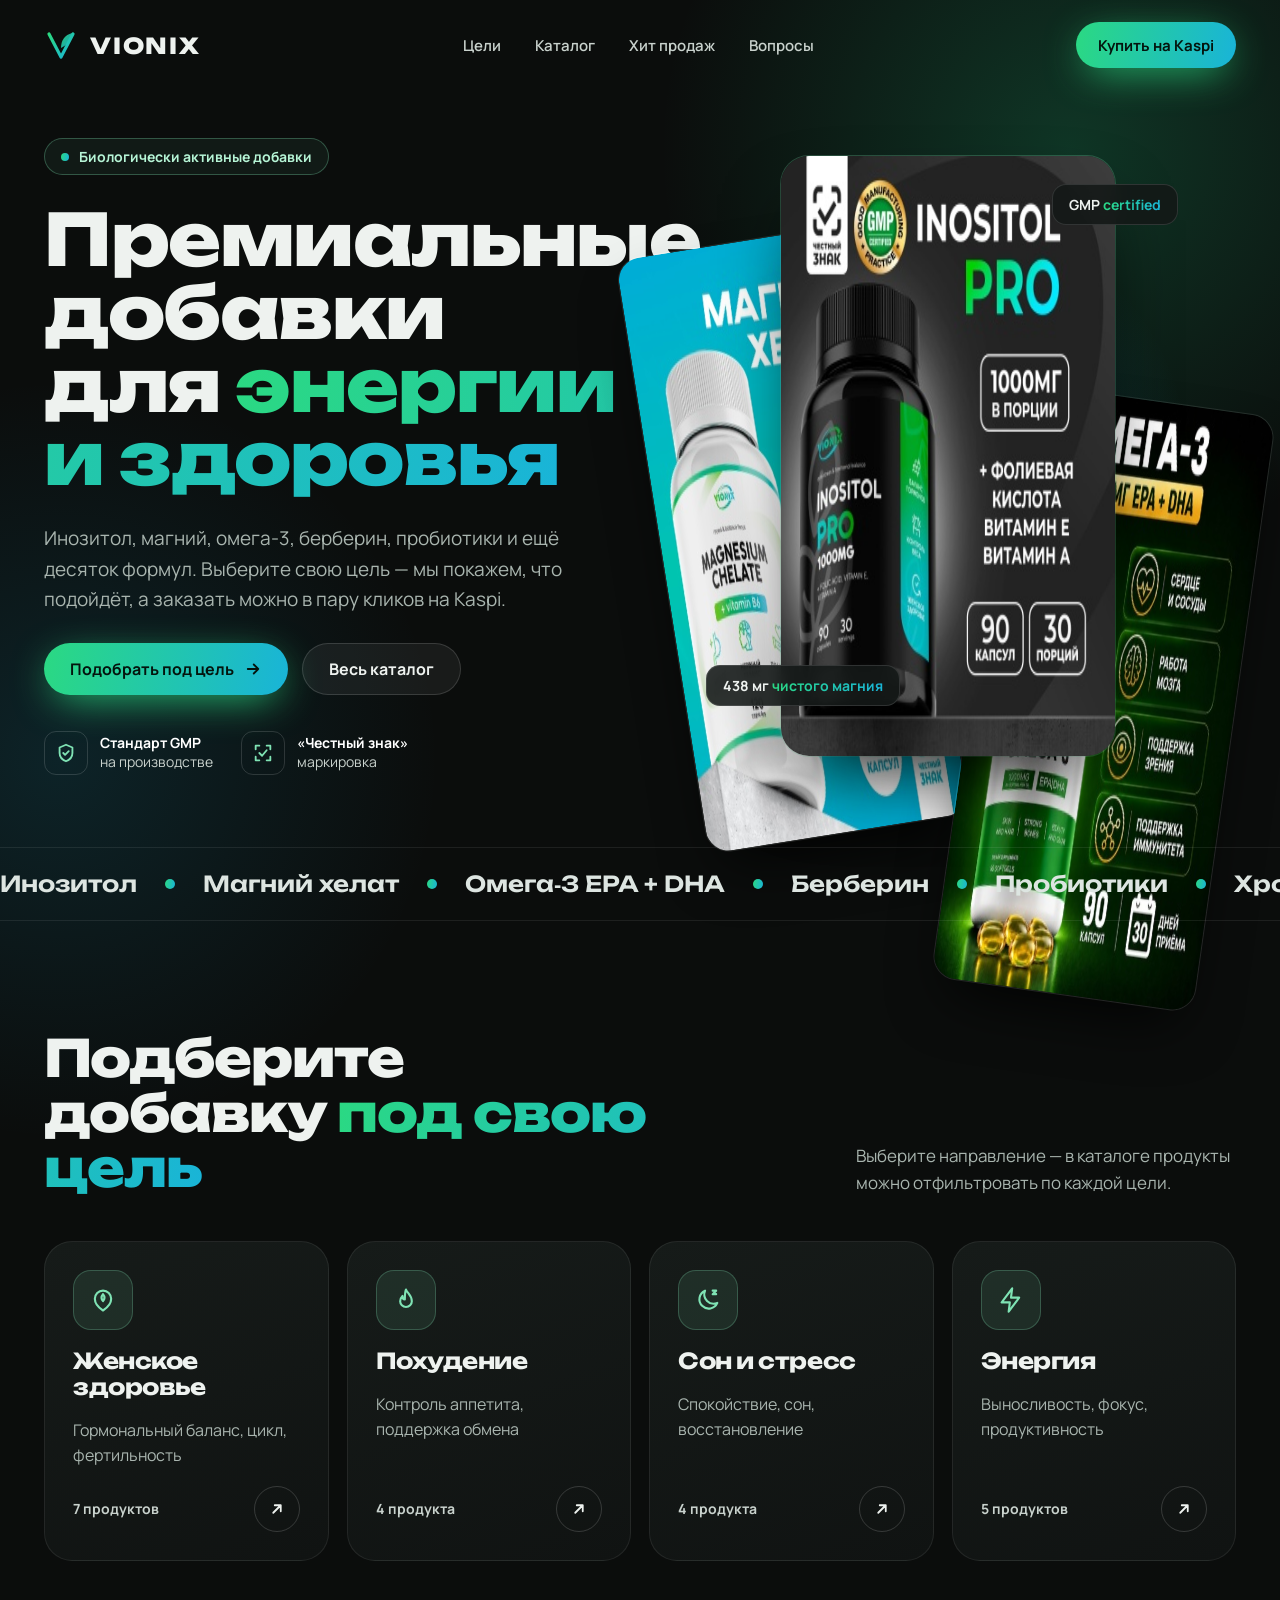
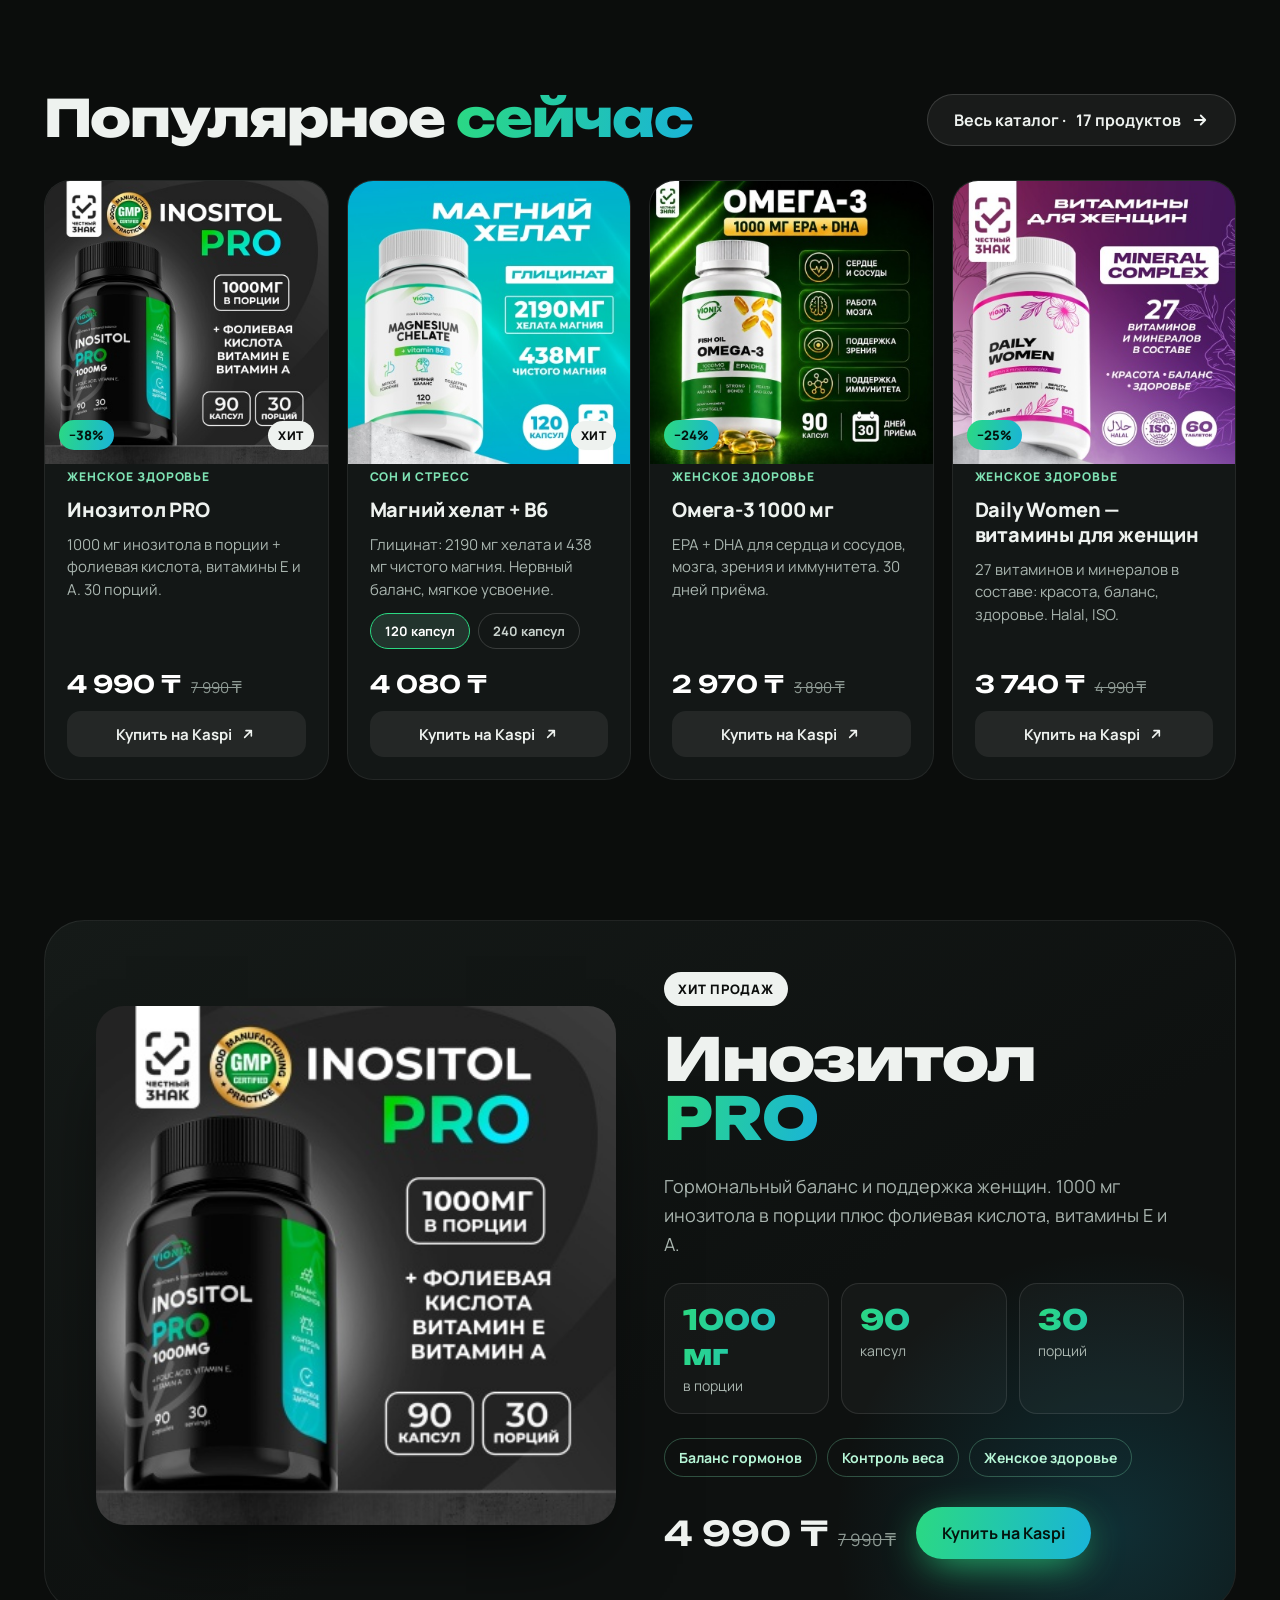
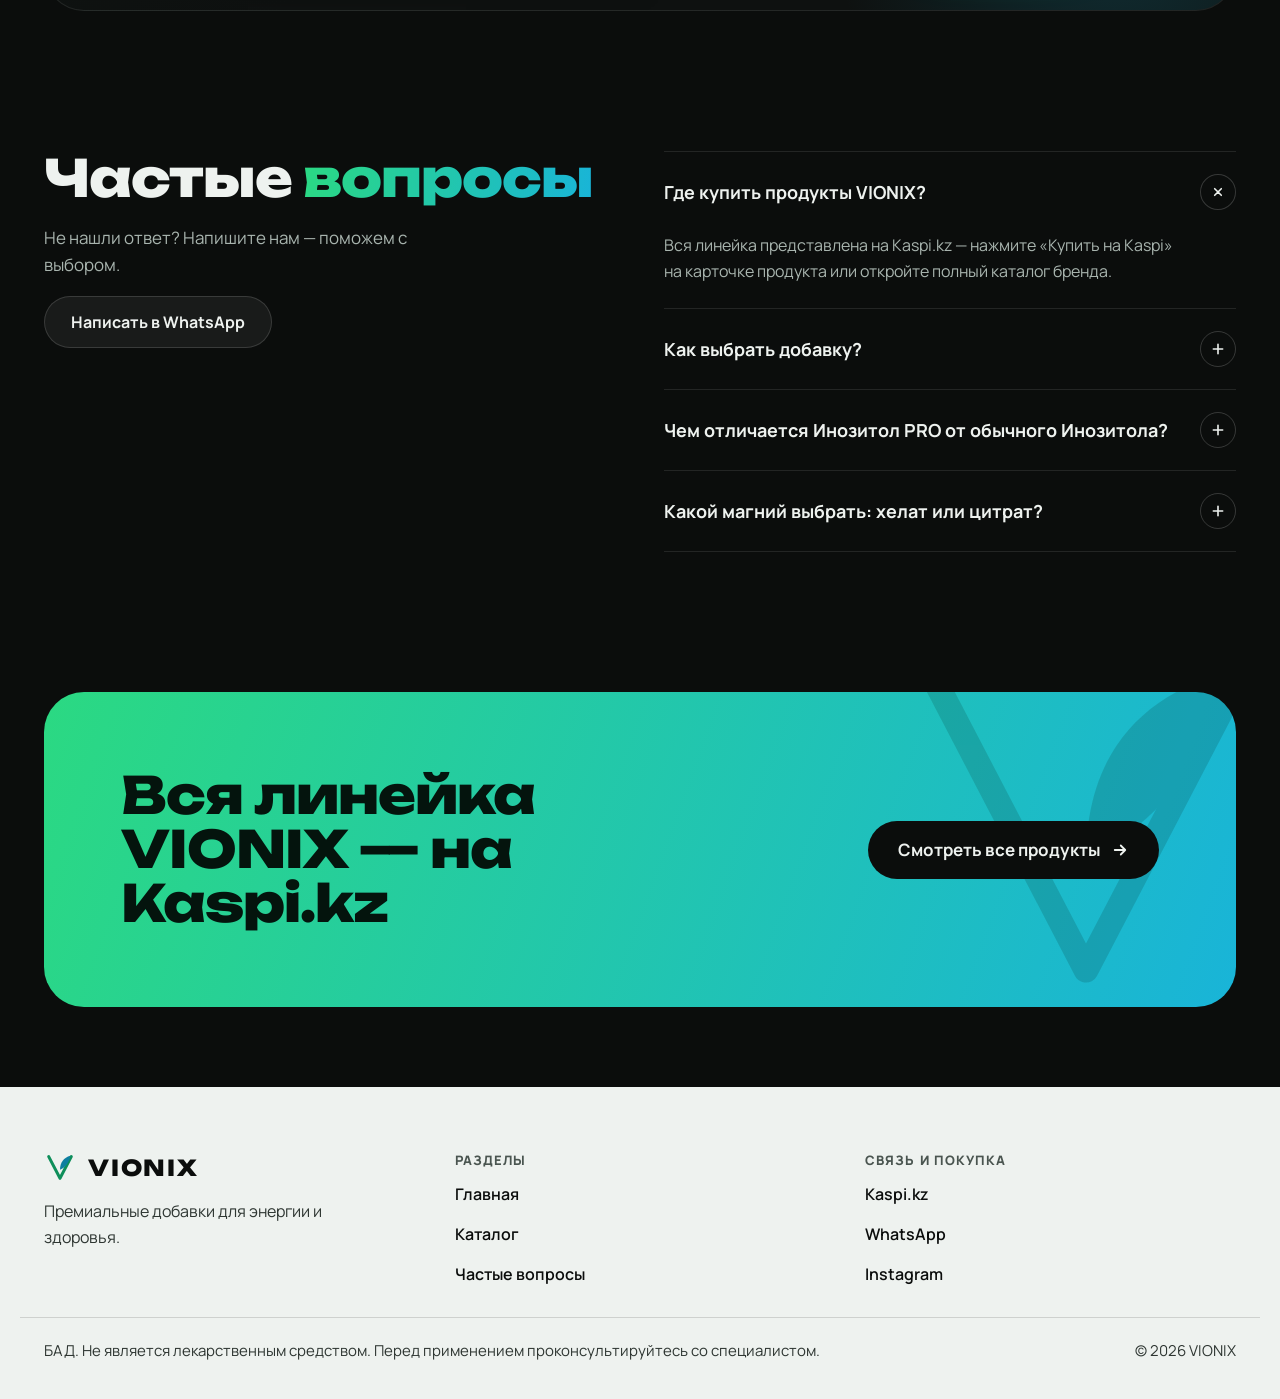
==== index.html @ 533839e7 "feat: static VIONIX site — home and catalog pages for GitHub Pages Co-Authored-By: Claude Opus 5.5 <" ====
<!doctype html>
<html lang="ru">
<head>
<meta charset="utf-8">
<meta name="viewport" content="width=device-width, initial-scale=1">
<title>VIONIX — премиальные добавки</title>
<meta name="description" content="Инозитол, магний, омега‑3, берберин, пробиотики и ещё десяток формул VIONIX. Подберите добавку под свою цель и закажите на Kaspi.">
<meta property="og:title" content="VIONIX — премиальные добавки для энергии и здоровья">
<meta property="og:description" content="Подберите добавку под свою цель и закажите на Kaspi.">
<meta property="og:image" content="img/inositol-pro.jpg">
<meta name="theme-color" content="#0B0D0C">
<link rel="icon" href="favicon.svg" type="image/svg+xml">
<link rel="preconnect" href="https://fonts.googleapis.com">
<link rel="preconnect" href="https://fonts.gstatic.com" crossorigin>
<link rel="stylesheet" href="https://fonts.googleapis.com/css2?family=Unbounded:wght@400;600;800&family=Manrope:wght@400;500;600;700;800&display=swap">
<link rel="stylesheet" href="assets/style.css">
</head>
<body>
<div class="vx">

<div class="glow glow-1" aria-hidden="true"></div>
<div class="glow glow-2" aria-hidden="true"></div>

<header class="wrap header">
  <a class="logo" href="#top" aria-label="VIONIX — на главную">
    <svg width="34" height="34" viewBox="0 0 34 34" aria-hidden="true" fill="none"><defs><linearGradient id="lg1" x1="0" y1="0" x2="1" y2="1"><stop offset="0" stop-color="#2BD982"/><stop offset="1" stop-color="#19B4D8"/></linearGradient></defs><path d="M5 6 L17 29 L29 6" stroke="url(#lg1)" stroke-width="3.2" stroke-linecap="round" stroke-linejoin="round"/><path d="M17 20 C17 12 21 7 28 5 C27 12 23 17 17 20 Z" fill="url(#lg1)" opacity=".9"/></svg>
    <span class="logo-word">VIONIX</span>
  </a>
  <nav class="nav" aria-label="Основная навигация">
    <a class="nav-a" href="#goals">Цели</a>
    <a class="nav-a" href="catalog.html">Каталог</a>
    <a class="nav-a" href="#hit">Хит продаж</a>
    <a class="nav-a" href="#faq">Вопросы</a>
  </nav>
  <a class="btn btn-primary btn-sm" data-kaspi-all href="https://kaspi.kz/shop/search/?text=vionix" target="_blank" rel="noopener">Купить на Kaspi</a>
</header>

<main>
<section id="top" class="wrap hero">
  <div class="hero-copy">
    <div class="badge"><span class="dot"></span>Биологически активные добавки</div>
    <h1 class="h-xl">Премиальные добавки для <span class="grad">энергии и здоровья</span></h1>
    <p class="lead">Инозитол, магний, омега‑3, берберин, пробиотики и ещё десяток формул. Выберите свою цель — мы покажем, что подойдёт, а заказать можно в пару кликов на Kaspi.</p>
    <div class="row">
      <a class="btn btn-primary" href="#goals">Подобрать под цель
        <svg width="18" height="18" viewBox="0 0 24 24" fill="none" stroke="currentColor" stroke-width="2.4" stroke-linecap="round" stroke-linejoin="round" aria-hidden="true"><path d="M5 12h14M13 6l6 6-6 6"/></svg>
      </a>
      <a class="btn btn-ghost" href="catalog.html">Весь каталог</a>
    </div>
    <div class="trust">
      <div class="trust-i">
        <div class="trust-ico"><svg width="22" height="22" viewBox="0 0 24 24" fill="none" stroke="#7FE3B4" stroke-width="2" stroke-linecap="round" stroke-linejoin="round" aria-hidden="true"><path d="M12 3l7 3v6c0 4.5-3 7.5-7 9-4-1.5-7-4.5-7-9V6l7-3z"/><path d="M9 12l2 2 4-4"/></svg></div>
        <div class="trust-t"><b>Стандарт GMP</b><br>на производстве</div>
      </div>
      <div class="trust-i">
        <div class="trust-ico"><svg width="22" height="22" viewBox="0 0 24 24" fill="none" stroke="#7FE3B4" stroke-width="2" stroke-linecap="round" stroke-linejoin="round" aria-hidden="true"><path d="M4 8V4h4M16 4h4v4M20 16v4h-4M8 20H4v-4"/><path d="M8 12l3 3 5-6"/></svg></div>
        <div class="trust-t"><b>«Честный знак»</b><br>маркировка</div>
      </div>
    </div>
  </div>

  <div class="stack">
    <div class="stack-glow" aria-hidden="true"></div>
    <div class="stack-l float2"><div class="stack-card"><img src="img/magnesium-chelate.jpg" alt="VIONIX Magnesium Chelate + B6, 120 капсул" width="600" height="600"></div></div>
    <div class="stack-r float3"><div class="stack-card"><img src="img/omega-3.jpg" alt="VIONIX Omega-3 1000 мг EPA + DHA, 90 капсул" width="600" height="600"></div></div>
    <div class="stack-c float1"><div class="stack-card"><img src="img/inositol-pro.jpg" alt="VIONIX Inositol PRO 1000 мг, 90 капсул" width="600" height="600" fetchpriority="high"></div></div>
    <div class="chip-float chip-tr float3" aria-hidden="true">GMP <span class="grad">certified</span></div>
    <div class="chip-float chip-bl float2" aria-hidden="true">438 мг <span class="grad">чистого магния</span></div>
  </div>
</section>

<div class="marquee-wrap" aria-hidden="true"><div class="marquee" id="marquee"></div></div>

<section id="goals" class="wrap sec">
  <div class="sec-head">
    <h2 class="h-lg" style="max-width:640px">Подберите добавку <span class="grad">под свою цель</span></h2>
    <p>Выберите направление — в каталоге продукты можно отфильтровать по каждой цели.</p>
  </div>
  <div class="goals" id="goals-grid"></div>
</section>

<section id="bestsellers" class="wrap sec" style="padding-top:90px">
  <div class="sec-head" style="margin-bottom:34px">
    <h2 class="h-lg">Популярное <span class="grad">сейчас</span></h2>
    <a class="btn btn-ghost" href="catalog.html">Весь каталог · <span id="total-count">17 продуктов</span>
      <svg width="18" height="18" viewBox="0 0 24 24" fill="none" stroke="currentColor" stroke-width="2.4" stroke-linecap="round" stroke-linejoin="round" aria-hidden="true"><path d="M5 12h14M13 6l6 6-6 6"/></svg>
    </a>
  </div>
  <div class="grid" id="featured"></div>
</section>

<section id="hit" class="wrap sec" style="padding-top:100px">
  <div class="spot">
    <div class="spot-glow" aria-hidden="true"></div>
    <div class="spot-media"><img src="img/inositol-pro.jpg" alt="VIONIX Inositol PRO 1000 мг, 90 капсул: с фолиевой кислотой, витаминами E и A" loading="lazy" width="600" height="600"></div>
    <div class="spot-copy">
      <span class="spot-badge">Хит продаж</span>
      <h2>Инозитол <span class="grad">PRO</span></h2>
      <p>Гормональный баланс и поддержка женщин. 1000 мг инозитола в порции плюс фолиевая кислота, витамины E и A.</p>
      <div class="stats">
        <div class="stat"><div class="stat-v grad">1000 мг</div><div class="stat-l">в порции</div></div>
        <div class="stat"><div class="stat-v grad">90</div><div class="stat-l">капсул</div></div>
        <div class="stat"><div class="stat-v grad">30</div><div class="stat-l">порций</div></div>
      </div>
      <div class="chips">
        <span class="chip">Баланс гормонов</span>
        <span class="chip">Контроль веса</span>
        <span class="chip">Женское здоровье</span>
      </div>
      <div class="spot-buy">
        <div class="spot-price"><span>4 990 ₸</span><s>7 990 ₸</s></div>
        <a class="btn btn-primary" href="https://kaspi.kz/shop/p/vionix-inozitol-pro-inositol-1000-mg-s-folievoi-kislotoi-i-vitaminami-a-e-kapsuly-90-sht-146438845/" target="_blank" rel="noopener">Купить на Kaspi</a>
      </div>
    </div>
  </div>
</section>

<section id="faq" class="wrap sec faq" style="padding-top:100px">
  <div class="faq-intro">
    <h2 class="h-lg">Частые <span class="grad">вопросы</span></h2>
    <p>Не нашли ответ? Напишите нам — поможем с выбором.</p>
    <a class="btn btn-ghost" href="[ВАША ССЫЛКА WHATSAPP]">Написать в WhatsApp</a>
  </div>
  <div class="faq-list" id="faq-list"></div>
</section>

<section class="wrap cta-sec">
  <div class="cta">
    <svg class="cta-mark" aria-hidden="true" width="420" height="420" viewBox="0 0 34 34" fill="none"><path d="M5 6 L17 29 L29 6" stroke="#04140D" stroke-width="2" stroke-linecap="round" stroke-linejoin="round"/><path d="M17 20 C17 12 21 7 28 5 C27 12 23 17 17 20 Z" fill="#04140D"/></svg>
    <h2>Вся линейка VIONIX — на Kaspi.kz</h2>
    <a class="btn btn-dark" data-kaspi-all href="https://kaspi.kz/shop/search/?text=vionix" target="_blank" rel="noopener">Смотреть все продукты
      <svg width="18" height="18" viewBox="0 0 24 24" fill="none" stroke="currentColor" stroke-width="2.4" stroke-linecap="round" stroke-linejoin="round" aria-hidden="true"><path d="M5 12h14M13 6l6 6-6 6"/></svg>
    </a>
  </div>
</section>
</main>

<footer class="footer">
  <div class="wrap footer-top">
    <div class="footer-about">
      <a class="logo" href="#top" aria-label="VIONIX — на главную">
        <svg width="32" height="32" viewBox="0 0 34 34" aria-hidden="true" fill="none"><path d="M5 6 L17 29 L29 6" stroke="#0E8F5A" stroke-width="3.2" stroke-linecap="round" stroke-linejoin="round"/><path d="M17 20 C17 12 21 7 28 5 C27 12 23 17 17 20 Z" fill="#0E7FA0"/></svg>
        <span class="logo-word">VIONIX</span>
      </a>
      <p>Премиальные добавки для энергии и здоровья.</p>
    </div>
    <nav class="footer-col" aria-label="Разделы сайта">
      <span class="footer-h">Разделы</span>
      <a class="foot-a" href="#top">Главная</a>
      <a class="foot-a" href="catalog.html">Каталог</a>
      <a class="foot-a" href="#faq">Частые вопросы</a>
    </nav>
    <nav class="footer-col" aria-label="Где купить и связаться">
      <span class="footer-h">Связь и покупка</span>
      <a class="foot-a" data-kaspi-all href="https://kaspi.kz/shop/search/?text=vionix" target="_blank" rel="noopener">Kaspi.kz</a>
      <a class="foot-a" href="[ВАША ССЫЛКА WHATSAPP]">WhatsApp</a>
      <a class="foot-a" href="[ВАША ССЫЛКА INSTAGRAM]">Instagram</a>
    </nav>
  </div>
  <div class="wrap footer-bottom">
    <span>БАД. Не является лекарственным средством. Перед применением проконсультируйтесь со специалистом.</span>
    <span>© 2026 VIONIX</span>
  </div>
</footer>

</div>
<script src="assets/app.js"></script>
</body>
</html>
---- assets/style.css ----
:root{--a:#2BD982;--b:#19B4D8;--bg:#0B0D0C;--fg:#EEF2EF;--muted:#A9B5AF;--soft:#C9D2CD}
*{box-sizing:border-box}
html{scroll-behavior:smooth}
body{margin:0;background:var(--bg)}
a{color:#7FE3B4}a:hover{color:#B6F5D6}
img{max-width:100%}
.vx{font-family:'Manrope',system-ui,-apple-system,'Segoe UI',sans-serif;color:var(--fg);background:var(--bg);overflow:hidden;position:relative;min-height:100vh}
.vx h1,.vx h2,.vx h3{font-family:'Unbounded','Manrope',system-ui,sans-serif;margin:0;letter-spacing:-0.02em}
.wrap{position:relative;z-index:1;max-width:1240px;margin:0 auto;padding-left:24px;padding-right:24px}
.grad{background:linear-gradient(100deg,var(--a) 0%,var(--b) 100%);-webkit-background-clip:text;background-clip:text;color:transparent}
.glow{position:absolute;border-radius:50%;pointer-events:none}
.glow-1{top:-260px;right:-200px;width:820px;height:820px;background:radial-gradient(closest-side,rgba(31,200,130,.22),rgba(31,200,130,0))}
.glow-2{top:380px;left:-320px;width:760px;height:760px;background:radial-gradient(closest-side,rgba(24,170,210,.14),rgba(24,170,210,0))}

/* Buttons */
.btn{display:inline-flex;align-items:center;justify-content:center;gap:10px;min-height:52px;padding:0 26px;border-radius:999px;font-weight:700;font-size:16px;text-decoration:none;transition:transform .25s ease,box-shadow .25s ease,background .25s ease;cursor:pointer;border:0;font-family:inherit}
.btn-primary{background:linear-gradient(100deg,var(--a),var(--b));color:#04140D;box-shadow:0 10px 40px -10px var(--a)}
.btn-primary:hover{color:#04140D;transform:translateY(-2px);box-shadow:0 18px 50px -12px var(--a)}
.btn-ghost{background:rgba(255,255,255,.06);color:var(--fg);border:1px solid rgba(255,255,255,.14)}
.btn-ghost:hover{color:#fff;background:rgba(255,255,255,.12)}
.btn-sm{min-height:46px;padding:0 22px;font-size:15px}
.btn-dark{background:var(--bg);color:var(--fg);min-height:58px;padding:0 30px;font-size:17px}
.btn-dark:hover{color:#fff;transform:translateY(-2px)}

/* Header */
.header{position:relative;z-index:2;display:flex;align-items:center;justify-content:space-between;gap:20px;flex-wrap:wrap;padding-top:22px;padding-bottom:22px}
.logo{display:flex;align-items:center;gap:12px;text-decoration:none;color:var(--fg)}
.logo:hover{color:var(--fg)}
.logo-word{font-family:'Unbounded',sans-serif;font-weight:800;font-size:22px;letter-spacing:.08em}
.nav{display:flex;align-items:center;gap:26px;flex-wrap:wrap}
.nav-a{color:var(--soft);text-decoration:none;font-weight:600;font-size:15px;padding:10px 4px}
.nav-a:hover,.nav-a[aria-current="page"]{color:#fff}
@media (max-width:720px){.nav{order:3;width:100%;gap:18px;justify-content:space-between}.header .btn{min-height:44px;padding:0 18px}}

/* Hero */
.hero{display:grid;grid-template-columns:repeat(auto-fit,minmax(min(480px,100%),1fr));gap:40px;align-items:center;padding-top:48px;padding-bottom:72px}
.hero-copy{display:flex;flex-direction:column;gap:28px}
.badge{display:inline-flex;align-self:flex-start;align-items:center;gap:10px;padding:8px 16px;border-radius:999px;border:1px solid rgba(127,227,180,.3);background:rgba(127,227,180,.06);font-size:14px;font-weight:700;color:#B6F5D6}
.dot{width:8px;height:8px;border-radius:50%;background:linear-gradient(100deg,var(--a),var(--b))}
.h-xl{font-size:clamp(40px,5.6vw,72px);line-height:1.02;font-weight:800;text-wrap:balance}
.h-lg{font-size:clamp(32px,4vw,52px);line-height:1.08;font-weight:800}
.lead{margin:0;font-size:19px;line-height:1.6;color:var(--muted);max-width:520px;text-wrap:pretty}
.row{display:flex;gap:14px;flex-wrap:wrap}
.trust{display:flex;gap:28px;flex-wrap:wrap;padding-top:8px}
.trust-i{display:flex;align-items:center;gap:12px}
.trust-ico{width:44px;height:44px;border-radius:12px;border:1px solid rgba(255,255,255,.14);display:flex;align-items:center;justify-content:center}
.trust-t{font-size:14px;line-height:1.35;color:var(--soft)}
.trust-t b{color:#fff}
.stack{position:relative;height:580px;display:flex;align-items:center;justify-content:center}
.stack-glow{position:absolute;width:480px;max-width:100%;aspect-ratio:1/1;border-radius:50%;background:radial-gradient(closest-side,rgba(43,217,130,.30),rgba(25,180,216,.08) 70%,rgba(0,0,0,0))}
.stack-l{position:absolute;left:0;top:70px;width:46%;max-width:280px;z-index:1}
.stack-r{position:absolute;right:0;top:230px;width:46%;max-width:280px;z-index:1}
.stack-c{position:relative;width:58%;max-width:360px;z-index:2}
.stack-card{border-radius:24px;overflow:hidden;box-shadow:0 30px 60px -20px rgba(0,0,0,.85);border:1px solid rgba(255,255,255,.1);transition:transform .5s cubic-bezier(.2,.8,.2,1)}
.stack-card img{width:100%;display:block}
.stack-l .stack-card{transform:rotate(-9deg)}
.stack-r .stack-card{transform:rotate(8deg)}
.stack-c .stack-card{border-radius:28px;border:0;box-shadow:0 40px 80px -24px rgba(0,0,0,.9),0 0 0 1px rgba(127,227,180,.25)}
.stack-card:hover{transform:rotate(0deg) scale(1.04)!important}
.chip-float{position:absolute;z-index:3;padding:10px 16px;border-radius:14px;background:rgba(20,24,23,.88);border:1px solid rgba(255,255,255,.12);backdrop-filter:blur(8px);font-size:14px;font-weight:700;color:var(--fg)}
.chip-tr{top:18px;right:10%}
.chip-bl{bottom:40px;left:8%}
@media (max-width:560px){.stack{height:420px}.stack-r{top:170px}.stack-l{top:40px}}
.float1{animation:fl 7s ease-in-out infinite}
.float2{animation:fl 8s ease-in-out -2s infinite}
.float3{animation:fl 6.5s ease-in-out -4s infinite}
@keyframes fl{0%,100%{transform:translateY(0)}50%{transform:translateY(-14px)}}

/* Marquee */
.marquee-wrap{position:relative;z-index:1;border-top:1px solid rgba(255,255,255,.08);border-bottom:1px solid rgba(255,255,255,.08);padding:22px 0;overflow:hidden}
.marquee{display:flex;width:max-content;animation:mq 38s linear infinite}
@keyframes mq{from{transform:translateX(0)}to{transform:translateX(-50%)}}
.mq-i{display:flex;align-items:center;gap:28px;padding-right:28px;font-family:'Unbounded',sans-serif;font-size:22px;font-weight:600;white-space:nowrap;color:#DDE5E1}
.mq-dot{width:10px;height:10px;border-radius:50%;background:linear-gradient(100deg,var(--a),var(--b))}

/* Sections */
.sec{padding-top:110px;padding-bottom:40px}
.sec-head{display:flex;justify-content:space-between;align-items:flex-end;gap:24px;flex-wrap:wrap;margin-bottom:44px}
.sec-head p{margin:0;max-width:380px;font-size:17px;line-height:1.6;color:var(--muted)}
.sec[id]{scroll-margin-top:12px}

/* Goals */
.goals{display:grid;grid-template-columns:repeat(auto-fit,minmax(min(260px,100%),1fr));gap:18px}
.goal{position:relative;display:flex;flex-direction:column;gap:18px;padding:28px;min-height:280px;border-radius:28px;background:linear-gradient(160deg,#161B19,#101312);border:1px solid rgba(255,255,255,.08);overflow:hidden;transition:transform .3s ease,border-color .3s ease;text-decoration:none;color:var(--fg)}
.goal:hover{transform:translateY(-6px);border-color:var(--a);color:var(--fg)}
.goal-ico{width:60px;height:60px;border-radius:18px;background:rgba(127,227,180,.1);border:1px solid rgba(127,227,180,.25);display:flex;align-items:center;justify-content:center}
.goal h3{font-size:22px;font-weight:700;line-height:1.2}
.goal p{margin:0;font-size:16px;line-height:1.55;color:var(--muted)}
.goal-foot{margin-top:auto;display:flex;align-items:center;justify-content:space-between}
.goal-count{font-size:14px;font-weight:700;color:var(--soft)}
.goal-arrow{width:46px;height:46px;border-radius:50%;border:1px solid rgba(255,255,255,.16);display:flex;align-items:center;justify-content:center;color:var(--fg);transition:background .3s ease,color .3s ease}
.goal:hover .goal-arrow{background:linear-gradient(100deg,var(--a),var(--b));color:#04140D}

/* Product cards */
.grid{display:grid;grid-template-columns:repeat(auto-fill,minmax(min(270px,100%),1fr));gap:18px}
.card{position:relative;display:flex;flex-direction:column;border-radius:26px;background:#131716;border:1px solid rgba(255,255,255,.07);overflow:hidden;transition:transform .35s cubic-bezier(.2,.8,.2,1),border-color .35s ease,box-shadow .35s ease;animation:up .5s ease both}
.card:hover{transform:translateY(-6px);border-color:rgba(127,227,180,.35);box-shadow:0 30px 60px -30px rgba(23,200,140,.35)}
@keyframes up{from{opacity:0;transform:translateY(14px)}to{opacity:1;transform:none}}
.card-media{position:relative;aspect-ratio:1/1;display:flex;align-items:center;justify-content:center;overflow:hidden;background:radial-gradient(circle at 50% 62%,rgba(43,217,130,.16),rgba(19,23,22,0) 62%)}
.card-img{position:absolute;inset:0;width:100%;height:100%;object-fit:cover;display:block;transition:transform .6s cubic-bezier(.2,.8,.2,1)}
.card:hover .card-img{transform:scale(1.06)}
.tag-sale{position:absolute;z-index:2;bottom:14px;left:14px;padding:6px 10px;border-radius:999px;background:linear-gradient(100deg,var(--a),var(--b));color:#04140D;font-size:13px;font-weight:800}
.tag-hit{position:absolute;z-index:2;bottom:14px;right:14px;padding:6px 10px;border-radius:999px;background:var(--fg);color:var(--bg);font-size:12px;font-weight:800;letter-spacing:.04em;text-transform:uppercase}
.card-body{display:flex;flex-direction:column;gap:12px;padding:4px 22px 22px;flex:1}
.card-goal{font-size:12px;font-weight:800;letter-spacing:.08em;text-transform:uppercase;color:#7FE3B4}
.vx .card h3{font-family:'Manrope',sans-serif;font-size:20px;font-weight:800;line-height:1.25;letter-spacing:-0.01em}
.card-desc{margin:0;font-size:15px;line-height:1.5;color:var(--muted)}
.variants{display:flex;gap:8px;flex-wrap:wrap}
.price-row{margin-top:auto;padding-top:8px;display:flex;align-items:baseline;gap:10px;flex-wrap:wrap}
.price{font-family:'Unbounded',sans-serif;font-size:24px;font-weight:600;color:#fff}
.price-new{font-size:16px;font-weight:700;color:#B6F5D6}
.price-old{font-size:15px;color:#8E9A94}
.buy{display:flex;align-items:center;justify-content:center;gap:8px;min-height:46px;border-radius:14px;background:rgba(255,255,255,.07);color:var(--fg);font-weight:700;font-size:15px;text-decoration:none;transition:background .25s ease,color .25s ease}
.buy:hover{background:linear-gradient(100deg,var(--a),var(--b));color:#04140D}
.pill{font-family:inherit;font-size:13px;font-weight:700;min-height:36px;padding:0 14px;border-radius:999px;border:1px solid rgba(255,255,255,.16);background:transparent;color:var(--soft);cursor:pointer}
.pill:hover{color:#fff}
.pill.is-on{background:rgba(127,227,180,.14);border-color:var(--a);color:#fff}

/* Bottle placeholder */
.btl-wrap{font-size:11.5px}
.btl{position:relative;width:12em;height:17em;transition:transform .45s cubic-bezier(.2,.8,.2,1)}
.card:hover .btl{transform:translateY(-6px) rotate(-3deg)}
.btl-cap{position:absolute;left:17%;right:17%;top:0;height:15%;border-radius:.8em .8em .35em .35em;background:linear-gradient(90deg,#090a0a 0%,#2b2f2e 38%,#121414 70%,#050606 100%);box-shadow:inset 0 -.25em 0 rgba(255,255,255,.05)}
.btl-body{position:absolute;left:0;right:0;top:12.5%;bottom:0;border-radius:2.2em 2.2em 1.6em 1.6em;background:linear-gradient(90deg,#070808 0%,#272b2a 30%,#151817 62%,#040505 100%);overflow:hidden;box-shadow:0 2.4em 3em -1.6em rgba(0,0,0,.8)}
.btl-label{position:absolute;left:0;right:0;top:20%;bottom:11%;display:flex}
.btl-text{flex:1;padding:.9em .5em .6em .9em;display:flex;flex-direction:column;gap:.3em;min-width:0}
.btl-brand{font-family:'Unbounded',sans-serif;font-weight:800;font-size:.62em;letter-spacing:.06em;background:linear-gradient(100deg,var(--a),var(--b));-webkit-background-clip:text;background-clip:text;color:transparent}
.btl-name{font-family:'Unbounded',sans-serif;font-weight:800;font-size:.86em;line-height:1.08;color:#fff;letter-spacing:-.01em;word-break:break-word;white-space:pre-line}
.btl-dose{font-size:.6em;font-weight:700;color:#9FB0A8;letter-spacing:.04em;margin-top:auto}
.btl-strip{width:24%;background:linear-gradient(180deg,var(--a),var(--b));display:flex;flex-direction:column;align-items:center;justify-content:space-evenly}
.btl-dot{width:.9em;height:.9em;border-radius:50%;border:.12em solid rgba(4,20,13,.55)}
.btl-shine{position:absolute;top:6%;bottom:6%;left:22%;width:7%;border-radius:1em;background:linear-gradient(180deg,rgba(255,255,255,.14),rgba(255,255,255,0));pointer-events:none}

/* Spotlight */
.spot{border-radius:40px;background:linear-gradient(150deg,#151A18 0%,#0E1110 60%);border:1px solid rgba(255,255,255,.08);padding:clamp(24px,4vw,56px);display:grid;grid-template-columns:repeat(auto-fit,minmax(min(420px,100%),1fr));gap:48px;align-items:center;position:relative;overflow:hidden}
.spot-glow{position:absolute;right:-160px;bottom:-200px;width:560px;height:560px;border-radius:50%;background:radial-gradient(closest-side,rgba(25,180,216,.18),rgba(25,180,216,0))}
.spot-media{position:relative;border-radius:28px;overflow:hidden;aspect-ratio:1/1;box-shadow:0 40px 80px -30px rgba(0,0,0,.8)}
.spot-media img{width:100%;height:100%;object-fit:cover;display:block}
.spot-copy{position:relative;display:flex;flex-direction:column;gap:24px}
.spot-badge{align-self:flex-start;padding:8px 14px;border-radius:999px;background:var(--fg);color:var(--bg);font-size:13px;font-weight:800;letter-spacing:.06em;text-transform:uppercase}
.spot-copy h2{font-size:clamp(36px,4.6vw,60px);line-height:1;font-weight:800}
.spot-copy p{margin:0;font-size:18px;line-height:1.6;color:var(--muted);max-width:520px}
.stats{display:grid;grid-template-columns:repeat(auto-fit,minmax(140px,1fr));gap:12px}
.stat{padding:18px;border-radius:18px;border:1px solid rgba(255,255,255,.1);background:rgba(255,255,255,.03)}
.stat-v{font-family:'Unbounded',sans-serif;font-size:28px;font-weight:800}
.stat-l{font-size:14px;color:var(--muted);margin-top:4px}
.chips{display:flex;gap:10px;flex-wrap:wrap}
.chip{padding:9px 14px;border-radius:999px;border:1px solid rgba(127,227,180,.3);font-size:14px;font-weight:700;color:#B6F5D6}
.spot-buy{display:flex;align-items:center;gap:20px;flex-wrap:wrap;padding-top:6px}
.spot-price{display:flex;align-items:baseline;gap:10px}
.spot-price span{font-family:'Unbounded',sans-serif;font-size:34px;font-weight:600}
.spot-price s{font-size:17px;color:#8E9A94}

/* FAQ */
.faq{display:grid;grid-template-columns:repeat(auto-fit,minmax(min(380px,100%),1fr));gap:48px}
.faq-intro{display:flex;flex-direction:column;gap:18px}
.faq-intro p{margin:0;font-size:17px;line-height:1.6;color:var(--muted);max-width:380px}
.faq-intro .btn{align-self:flex-start}
.faq-list{border-top:1px solid rgba(255,255,255,.1)}
.faq-item{border-bottom:1px solid rgba(255,255,255,.1)}
.faq-q{font-family:inherit;width:100%;display:flex;justify-content:space-between;align-items:center;gap:20px;padding:22px 0;background:transparent;border:0;color:var(--fg);font-size:18px;font-weight:700;text-align:left;cursor:pointer;min-height:44px}
.faq-q:hover{color:#fff}
.faq-ico{flex:none;width:36px;height:36px;border-radius:50%;border:1px solid rgba(255,255,255,.18);display:flex;align-items:center;justify-content:center;transition:transform .3s ease}
.faq-q[aria-expanded="true"] .faq-ico{transform:rotate(45deg)}
.faq-a{margin:0;padding:0 56px 24px 0;font-size:16px;line-height:1.65;color:var(--muted)}

/* CTA */
.cta-sec{padding-top:100px;padding-bottom:80px}
.cta{border-radius:40px;padding:clamp(32px,6vw,80px);background:linear-gradient(110deg,var(--a),var(--b));color:#04140D;display:flex;justify-content:space-between;align-items:center;gap:32px;flex-wrap:wrap;position:relative;overflow:hidden}
.cta-mark{position:absolute;right:-60px;top:-80px;opacity:.14}
.cta h2{position:relative;font-size:clamp(30px,4vw,52px);line-height:1.05;font-weight:800;max-width:640px}
.cta .btn{position:relative}

/* Footer */
.footer{position:relative;z-index:1;background:var(--fg);color:var(--bg)}
.footer-top{display:grid;grid-template-columns:repeat(auto-fit,minmax(min(220px,100%),1fr));gap:40px;padding-top:64px;padding-bottom:28px}
.footer .logo,.footer .logo:hover{color:var(--bg)}
.footer-col{display:flex;flex-direction:column;gap:10px}
.footer-about{display:flex;flex-direction:column;gap:16px}
.footer-about p{margin:0;font-size:16px;line-height:1.6;color:#2E3632;max-width:300px}
.footer-h{font-size:13px;font-weight:800;letter-spacing:.08em;text-transform:uppercase;color:#4A5550}
.foot-a{color:var(--bg);text-decoration:none;font-weight:600;font-size:16px;padding:4px 0}
.foot-a:hover{color:var(--bg);text-decoration:underline;text-underline-offset:4px}
.footer-bottom{padding-top:22px;padding-bottom:36px;border-top:1px solid rgba(11,13,12,.14);display:flex;justify-content:space-between;gap:16px;flex-wrap:wrap;font-size:15px;line-height:1.5;color:#2E3632}

/* Catalog */
.crumbs{display:flex;gap:10px;align-items:center;font-size:15px;font-weight:600;color:var(--muted);margin-bottom:22px}
.crumbs a{color:var(--soft);text-decoration:none}
.cat-head{display:flex;justify-content:space-between;align-items:flex-end;gap:28px;flex-wrap:wrap}
.cat-title{display:flex;flex-direction:column;gap:14px}
.cat-title p{margin:0;font-size:18px;color:var(--muted)}
.search-box{position:relative;flex:0 1 420px;min-width:260px}
.search-ico{position:absolute;left:20px;top:18px}
.search{font-family:inherit;width:100%;min-height:56px;padding:0 20px 0 52px;border-radius:999px;border:1px solid rgba(255,255,255,.16);background:#131716;color:var(--fg);font-size:17px;outline:none}
.search::placeholder{color:#8E9A94}
.search:focus{border-color:var(--a)}
.toolbar{display:flex;justify-content:space-between;gap:18px;flex-wrap:wrap;align-items:center;padding:18px 0 30px;border-top:1px solid rgba(255,255,255,.08)}
.tabs,.sorts{display:flex;gap:10px;flex-wrap:wrap}
.sorts{gap:8px}
.sorts .pill{min-height:44px}
.tab{font-family:inherit;font-size:15px;font-weight:700;min-height:46px;padding:0 20px;border-radius:999px;border:1px solid rgba(255,255,255,.14);background:transparent;color:var(--soft);cursor:pointer;display:inline-flex;align-items:center;gap:10px;transition:all .2s ease}
.tab:hover{color:#fff;border-color:rgba(255,255,255,.3)}
.tab.is-on{background:var(--fg);color:var(--bg);border-color:var(--fg)}
.tab-n{font-size:12px;opacity:.7}
.empty{padding:80px 24px;border-radius:26px;border:1px dashed rgba(255,255,255,.18);display:flex;flex-direction:column;align-items:center;gap:18px;text-align:center}
.empty h2{font-size:26px;font-weight:700}
.empty p{margin:0;font-size:17px;color:var(--muted)}

.sr{position:absolute;width:1px;height:1px;overflow:hidden;clip:rect(0 0 0 0);white-space:nowrap}
:focus-visible{outline:2px solid var(--a);outline-offset:3px}
[hidden]{display:none!important}
@media (prefers-reduced-motion:reduce){html{scroll-behavior:auto}.float1,.float2,.float3,.marquee,.card{animation:none}}
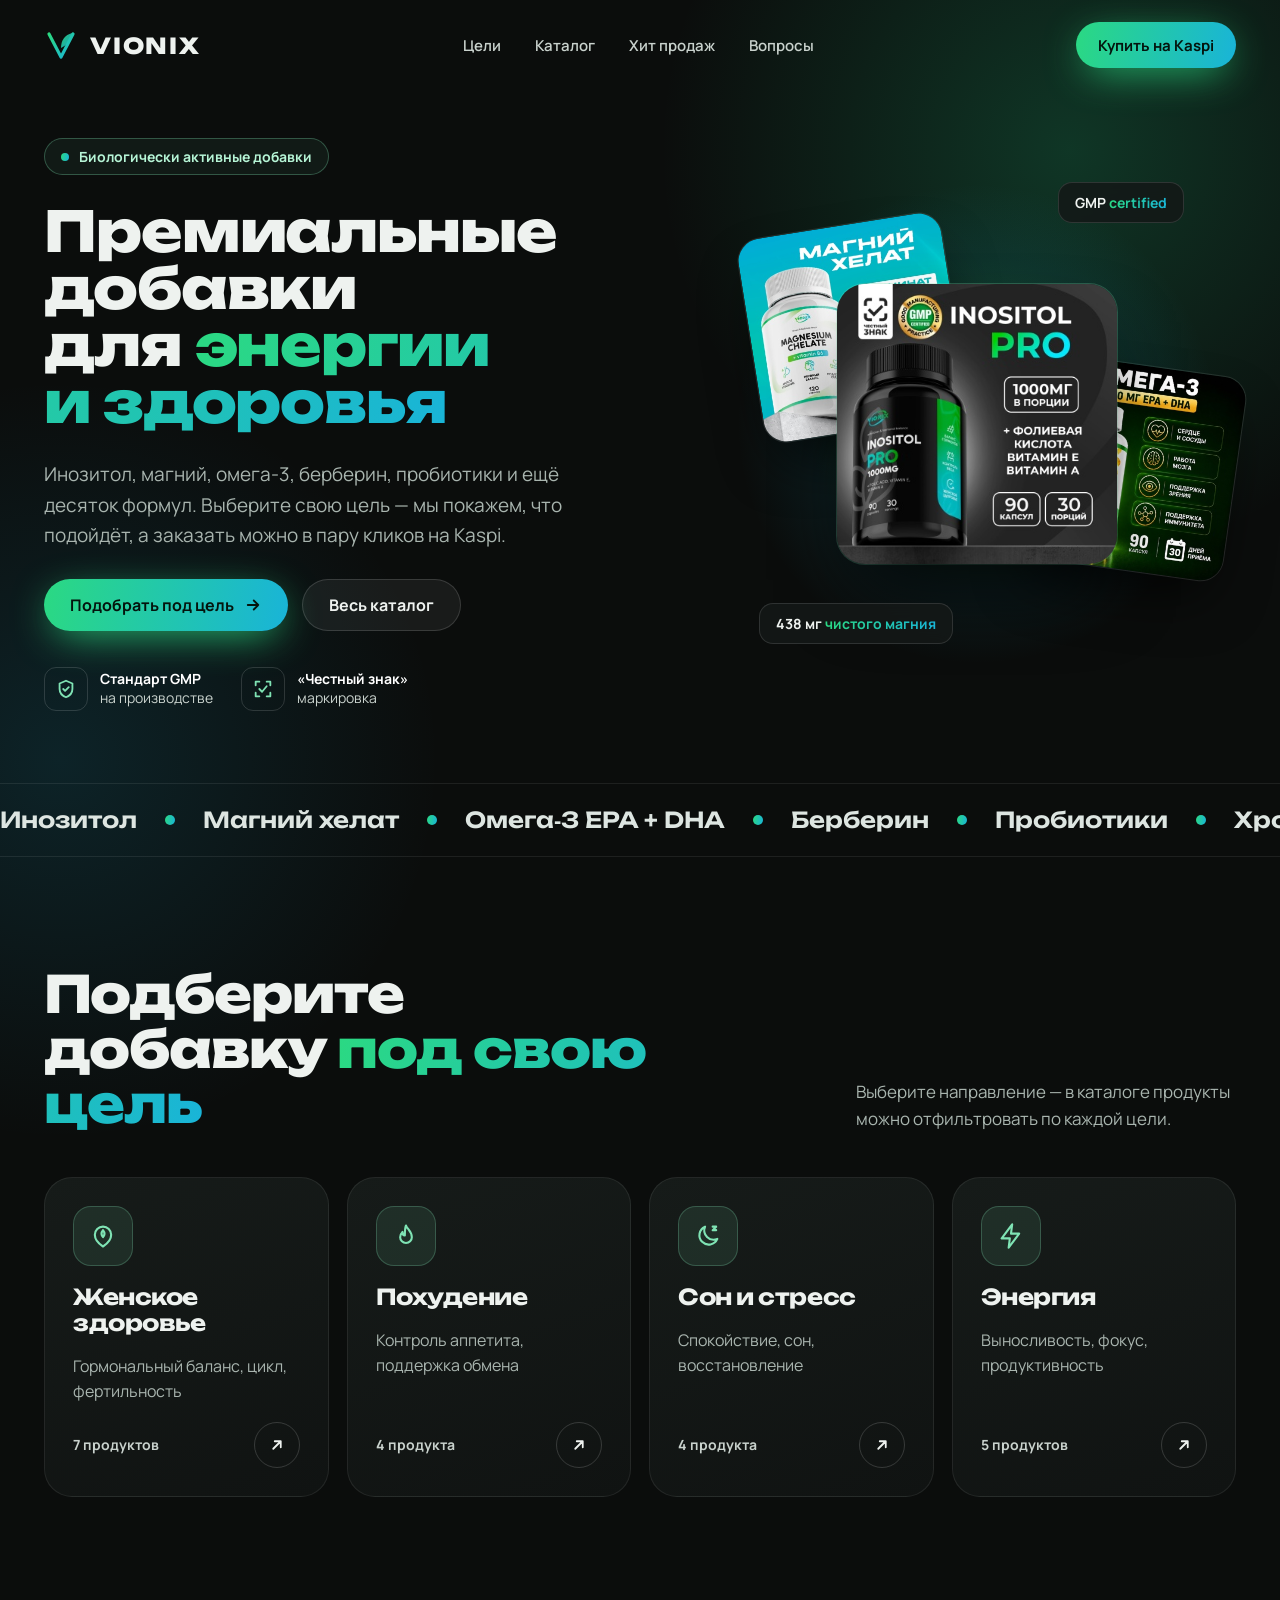
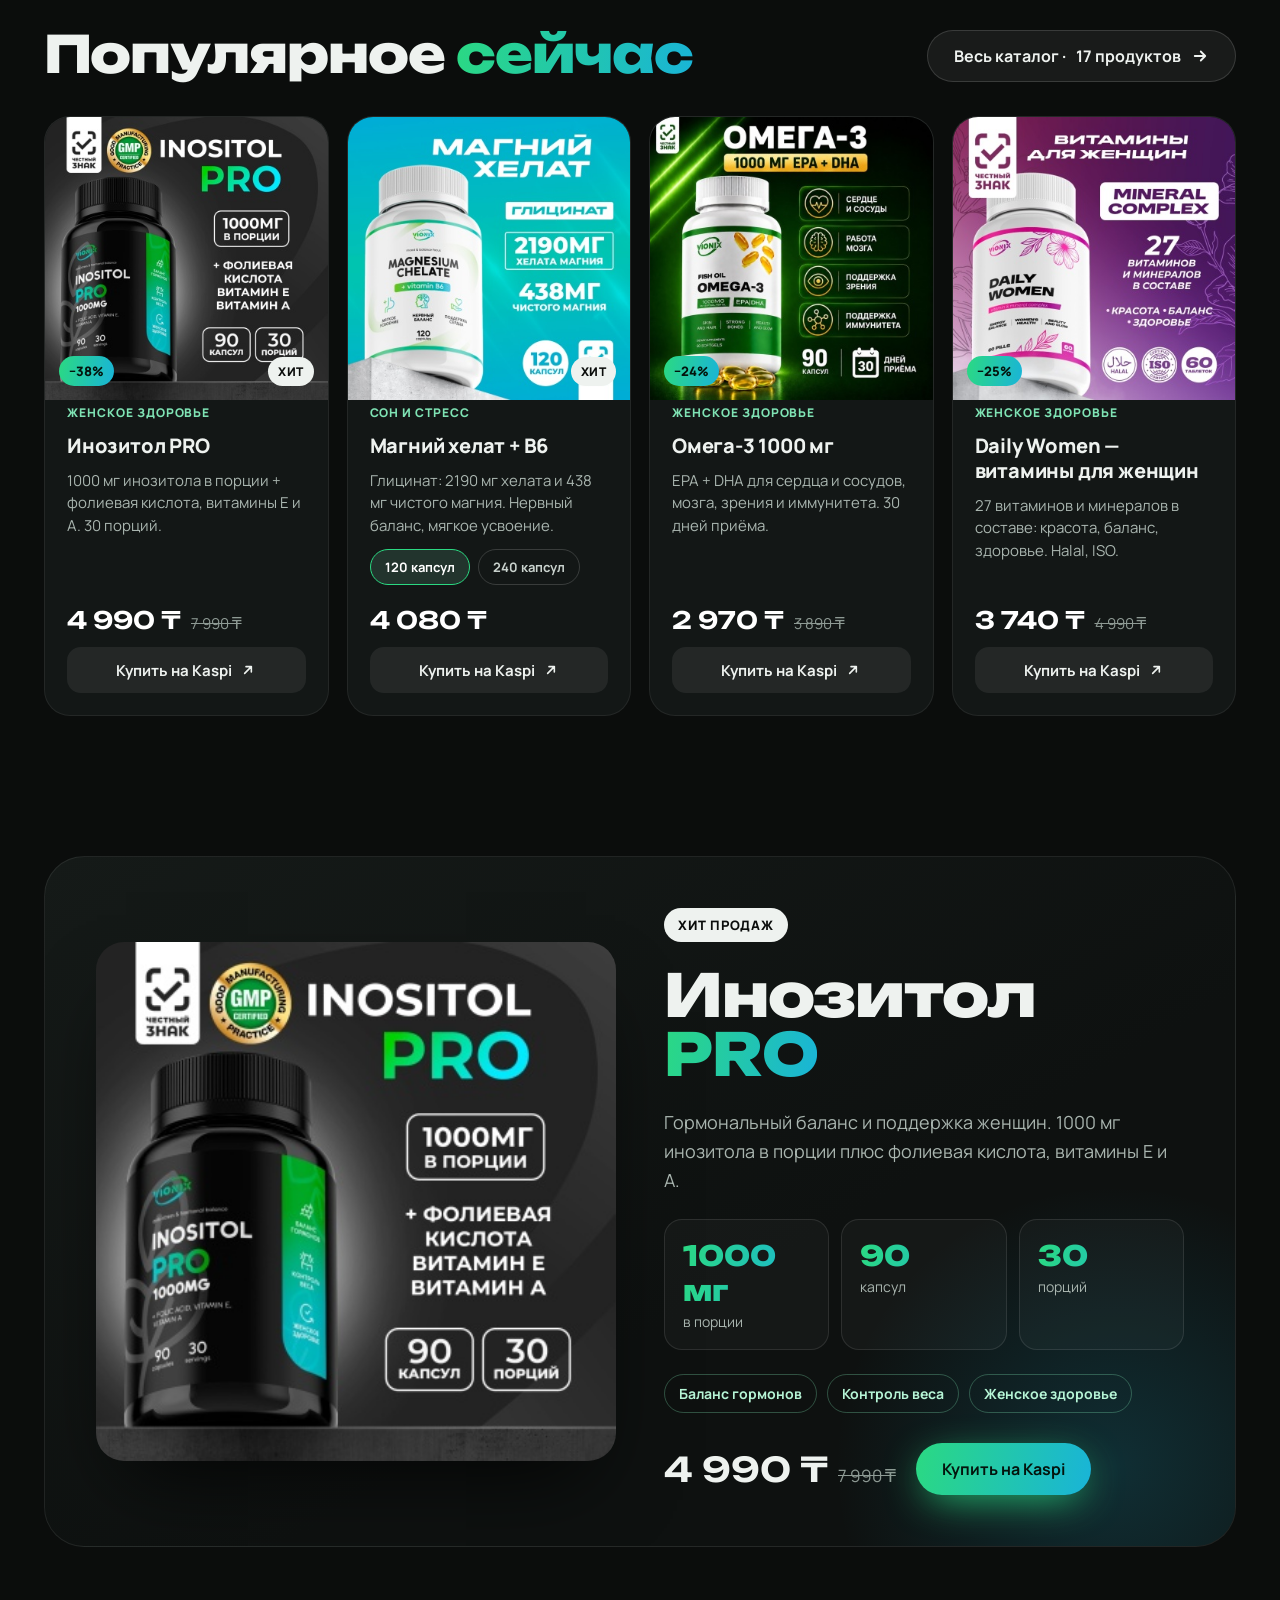
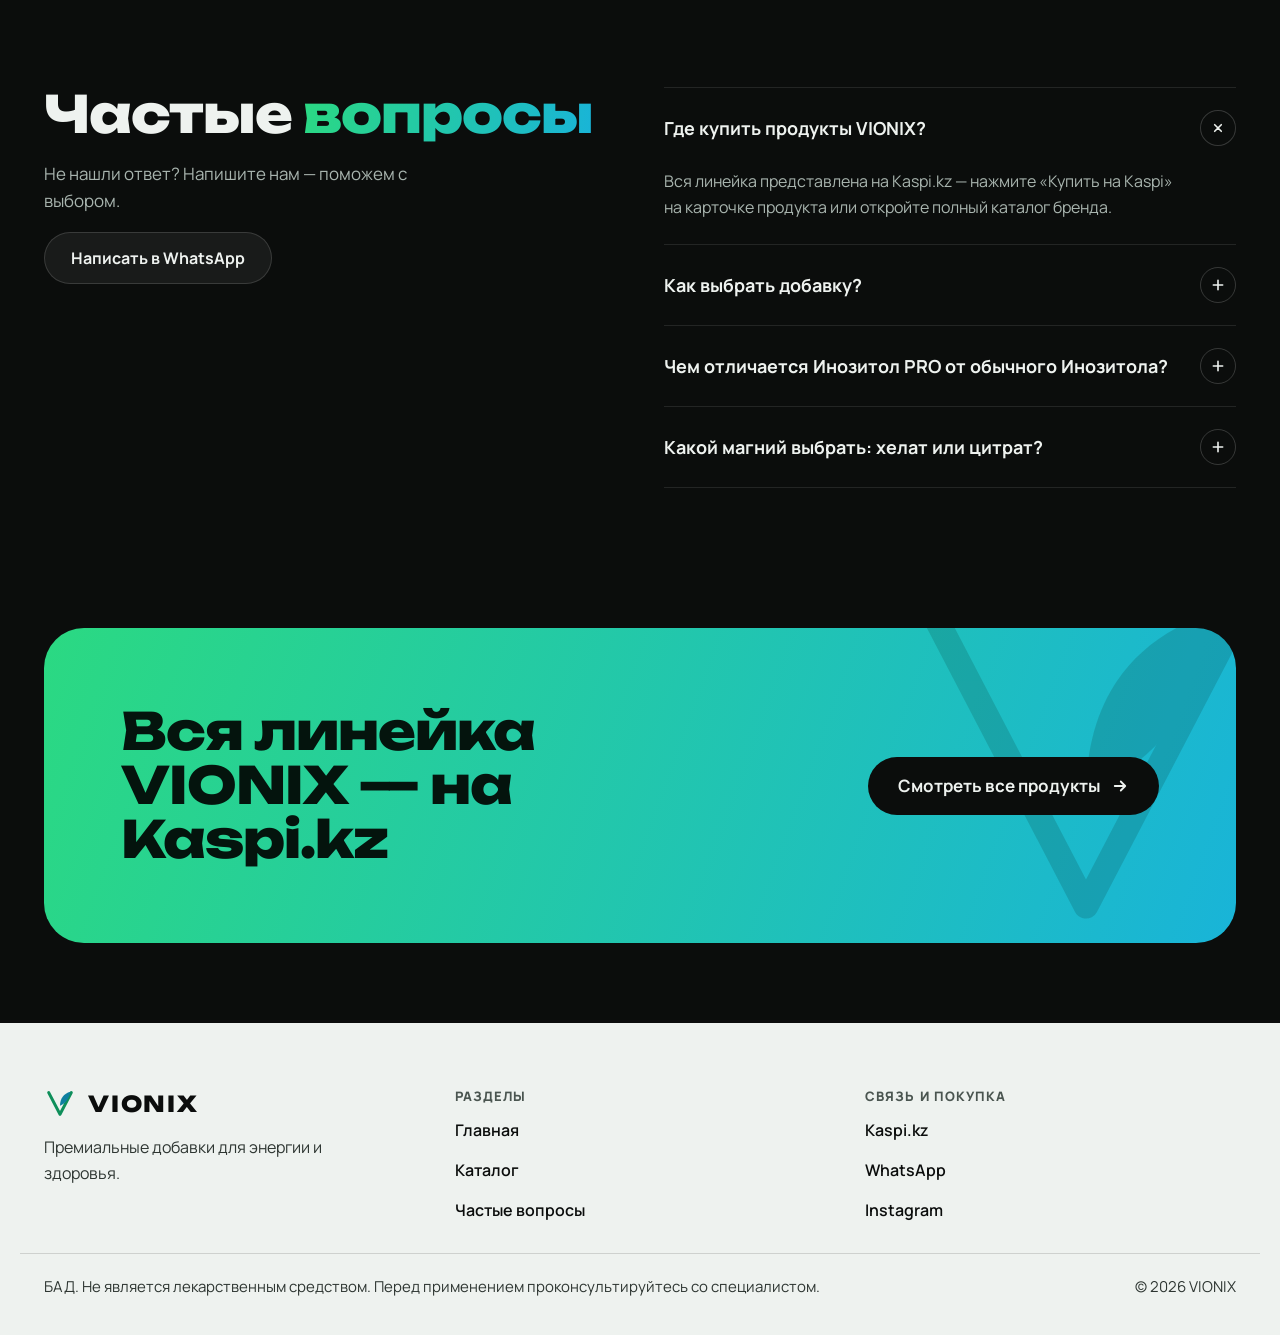
==== commit b6ba3623: "chore: version asset URLs to bust browser cache Co-Authored-By: Claude Opus 5.5 <noreply@anthropic.c" ====
--- a/index.html
+++ b/index.html
@@ -13,7 +13,7 @@
 <link rel="preconnect" href="https://fonts.googleapis.com">
 <link rel="preconnect" href="https://fonts.gstatic.com" crossorigin>
 <link rel="stylesheet" href="https://fonts.googleapis.com/css2?family=Unbounded:wght@400;600;800&family=Manrope:wght@400;500;600;700;800&display=swap">
-<link rel="stylesheet" href="assets/style.css">
+<link rel="stylesheet" href="assets/style.css?v=2">
 </head>
 <body>
 <div class="vx">
@@ -164,6 +164,6 @@
 </footer>
 
 </div>
-<script src="assets/app.js"></script>
+<script src="assets/app.js?v=2"></script>
 </body>
 </html>
--- a/assets/style.css
+++ b/assets/style.css
@@ -3,7 +3,7 @@
 html{scroll-behavior:smooth}
 body{margin:0;background:var(--bg)}
 a{color:#7FE3B4}a:hover{color:#B6F5D6}
-img{max-width:100%}
+img{max-width:100%;height:auto}
 .vx{font-family:'Manrope',system-ui,-apple-system,'Segoe UI',sans-serif;color:var(--fg);background:var(--bg);overflow:hidden;position:relative;min-height:100vh}
 .vx h1,.vx h2,.vx h3{font-family:'Unbounded','Manrope',system-ui,sans-serif;margin:0;letter-spacing:-0.02em}
 .wrap{position:relative;z-index:1;max-width:1240px;margin:0 auto;padding-left:24px;padding-right:24px}
@@ -33,11 +33,11 @@
 @media (max-width:720px){.nav{order:3;width:100%;gap:18px;justify-content:space-between}.header .btn{min-height:44px;padding:0 18px}}
 
 /* Hero */
-.hero{display:grid;grid-template-columns:repeat(auto-fit,minmax(min(480px,100%),1fr));gap:40px;align-items:center;padding-top:48px;padding-bottom:72px}
+.hero{display:grid;grid-template-columns:minmax(0,1.1fr) minmax(0,.9fr);gap:40px;align-items:center;padding-top:48px;padding-bottom:72px}
 .hero-copy{display:flex;flex-direction:column;gap:28px}
 .badge{display:inline-flex;align-self:flex-start;align-items:center;gap:10px;padding:8px 16px;border-radius:999px;border:1px solid rgba(127,227,180,.3);background:rgba(127,227,180,.06);font-size:14px;font-weight:700;color:#B6F5D6}
 .dot{width:8px;height:8px;border-radius:50%;background:linear-gradient(100deg,var(--a),var(--b))}
-.h-xl{font-size:clamp(40px,5.6vw,72px);line-height:1.02;font-weight:800;text-wrap:balance}
+.h-xl{font-size:clamp(36px,4.4vw,56px);line-height:1.02;font-weight:800;text-wrap:balance}
 .h-lg{font-size:clamp(32px,4vw,52px);line-height:1.08;font-weight:800}
 .lead{margin:0;font-size:19px;line-height:1.6;color:var(--muted);max-width:520px;text-wrap:pretty}
 .row{display:flex;gap:14px;flex-wrap:wrap}
@@ -46,11 +46,11 @@
 .trust-ico{width:44px;height:44px;border-radius:12px;border:1px solid rgba(255,255,255,.14);display:flex;align-items:center;justify-content:center}
 .trust-t{font-size:14px;line-height:1.35;color:var(--soft)}
 .trust-t b{color:#fff}
-.stack{position:relative;height:580px;display:flex;align-items:center;justify-content:center}
+.stack{position:relative;height:520px;display:flex;align-items:center;justify-content:center}
 .stack-glow{position:absolute;width:480px;max-width:100%;aspect-ratio:1/1;border-radius:50%;background:radial-gradient(closest-side,rgba(43,217,130,.30),rgba(25,180,216,.08) 70%,rgba(0,0,0,0))}
-.stack-l{position:absolute;left:0;top:70px;width:46%;max-width:280px;z-index:1}
-.stack-r{position:absolute;right:0;top:230px;width:46%;max-width:280px;z-index:1}
-.stack-c{position:relative;width:58%;max-width:360px;z-index:2}
+.stack-l{position:absolute;left:6%;top:60px;width:40%;max-width:250px;z-index:1}
+.stack-r{position:absolute;right:0;top:200px;width:40%;max-width:250px;z-index:1}
+.stack-c{position:relative;width:54%;max-width:330px;z-index:2}
 .stack-card{border-radius:24px;overflow:hidden;box-shadow:0 30px 60px -20px rgba(0,0,0,.85);border:1px solid rgba(255,255,255,.1);transition:transform .5s cubic-bezier(.2,.8,.2,1)}
 .stack-card img{width:100%;display:block}
 .stack-l .stack-card{transform:rotate(-9deg)}
@@ -60,6 +60,7 @@
 .chip-float{position:absolute;z-index:3;padding:10px 16px;border-radius:14px;background:rgba(20,24,23,.88);border:1px solid rgba(255,255,255,.12);backdrop-filter:blur(8px);font-size:14px;font-weight:700;color:var(--fg)}
 .chip-tr{top:18px;right:10%}
 .chip-bl{bottom:40px;left:8%}
+@media (max-width:960px){.hero{grid-template-columns:1fr}}
 @media (max-width:560px){.stack{height:420px}.stack-r{top:170px}.stack-l{top:40px}}
 .float1{animation:fl 7s ease-in-out infinite}
 .float2{animation:fl 8s ease-in-out -2s infinite}
